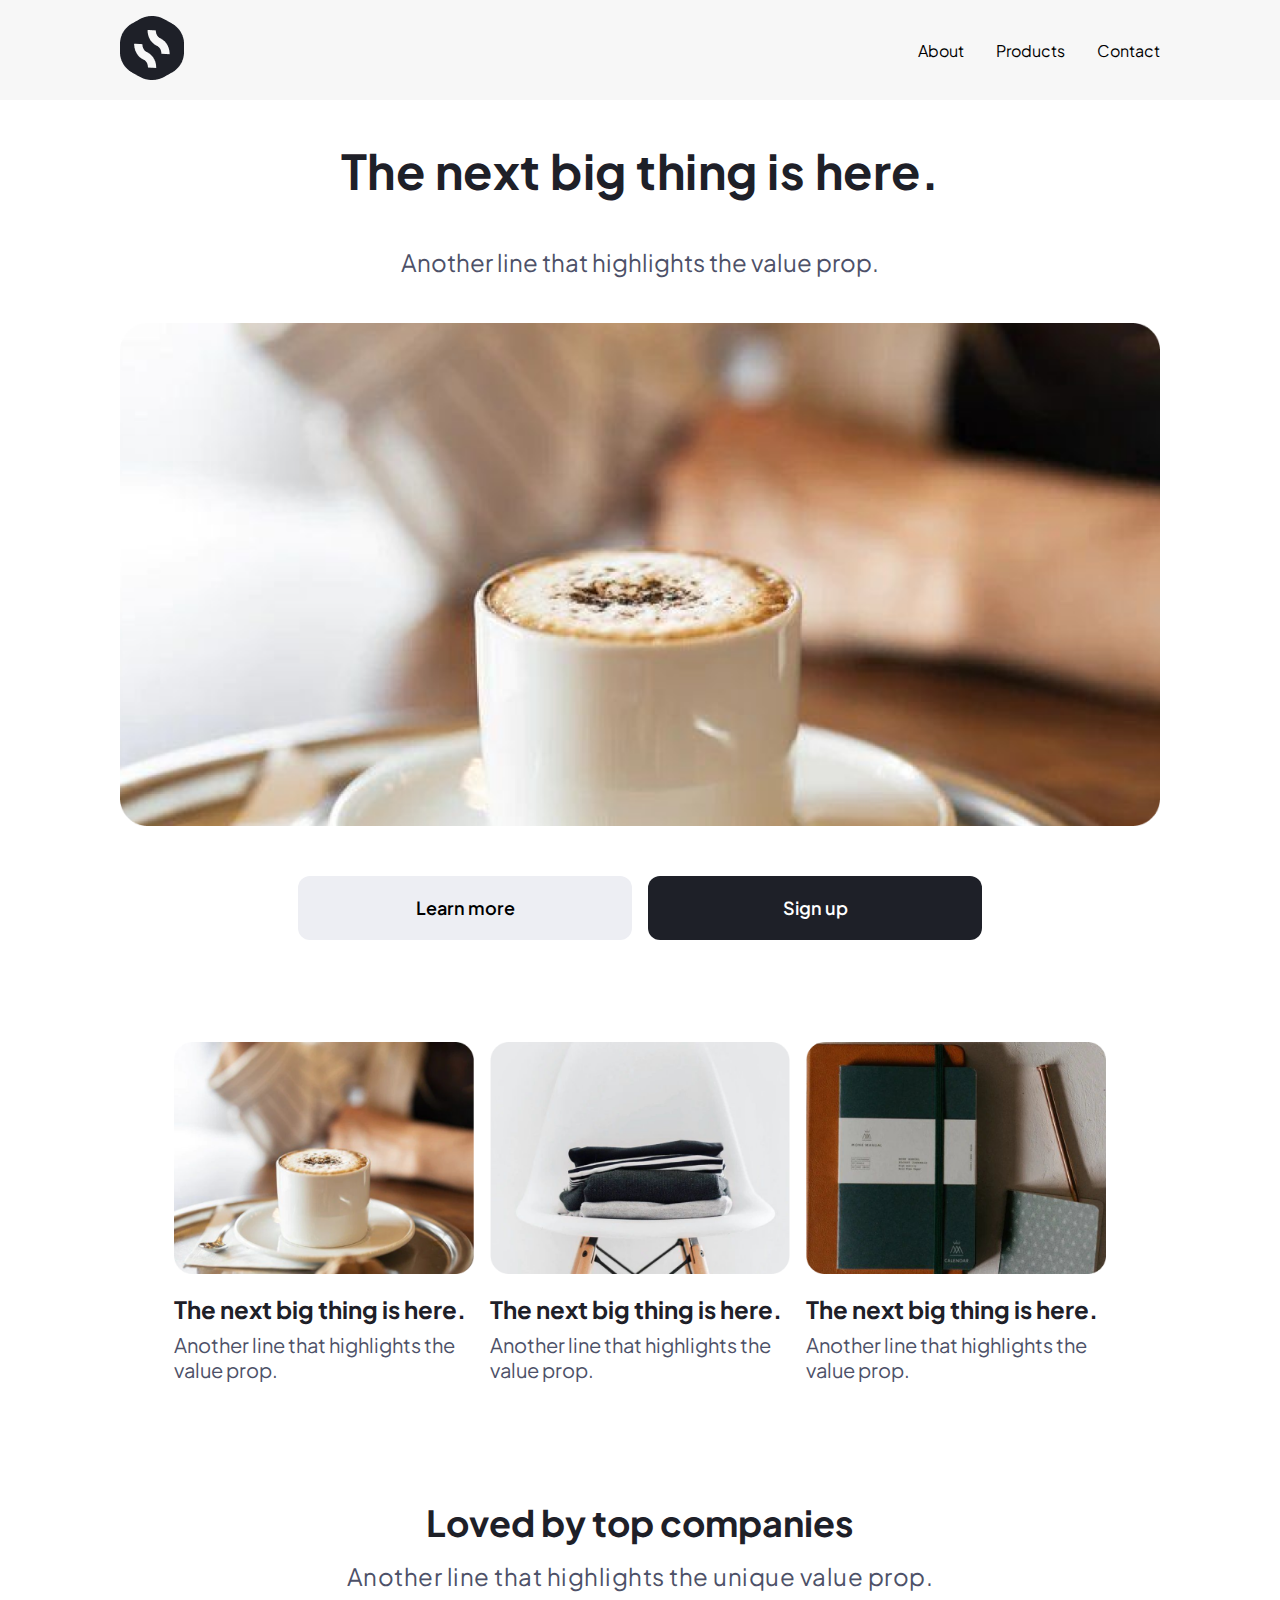
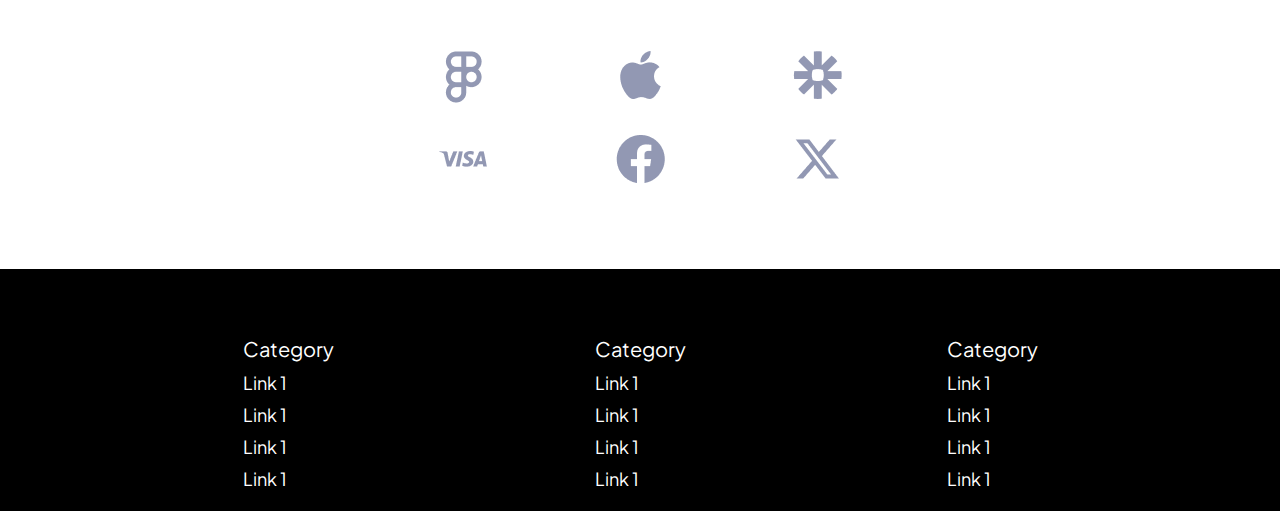
==== index.html @ bfe8f935 "Arquivos movidos para o diretório pai" ====
<!DOCTYPE html>
<html lang="pt-br">
<head>
    <meta charset="UTF-8">
    <meta name="viewport" content="width=device-width, initial-scale=1.0">
    <title>Document</title>
    <link rel="preconnect" href="https://fonts.googleapis.com">
    <link rel="preconnect" href="https://fonts.gstatic.com" crossorigin>
    <link href="https://fonts.googleapis.com/css2?family=Plus+Jakarta+Sans:ital,wght@0,200..800;1,200..800&display=swap" rel="stylesheet">
    <link rel="stylesheet" href="https://fonts.googleapis.com/css2?family=Material+Symbols+Outlined:opsz,wght,FILL,GRAD@24,400,0,0&icon_names=menu" />
    <link rel="stylesheet" href="style.css">
</head>
<body>
    <div class="container">
        <header class="header">
            <a href="#">
                <img class="logo" src="imagens/logo.png" alt="Logotipo do site">
            </a>
            <div class="menu-icon-container">
                <span class="material-symbols-outlined">menu</span>
            </div>
            <nav class="menu">
                <ul>
                    <li>
                        <a href="#">About</a>
                    </li>
                    <li>
                        <a href="#">Products</a>
                    </li>
                    <li>
                        <a href="#">Contact</a>
                    </li>
                </ul>
            </nav>
        </header>
        <section class="opening-section">
            <h1>The next big thing is here.</h1>
            <p>Another line that highlights the value prop.</p>
            <div class="opening-section-img-container">
                <img src="imagens/abertura.png" alt="Uma xícara de café sobre um pires">
            </div>
            <div class="opening-section-buttons">
                <button type="button">Learn more</button>
                <button type="button">Sign up</button>
            </div>
        </section>
        <section class="products-section">
            <div class="products-section-card">
                <div>
                    <img src="imagens/chicara.png" alt="Uma chicara de café">
                </div>
                <h2>The next big thing is here.</h2>
                <p>Another line that highlights the value prop.</p>
            </div>
            <div class="products-section-card">
                <div>
                    <img src="imagens/roupa.png" alt="Roupas dobradas sobre uma cadeira branca">
                </div>
                <h2>The next big thing is here.</h2>
                <p>Another line that highlights the value prop.</p>
            </div>
            <div class="products-section-card">
                <div>
                    <img src="imagens/caderno.png" alt="Um caderno">
                </div>
                <h2>The next big thing is here.</h2>
                <p>Another line that highlights the value prop.</p>
            </div>
        </section>
        <section class="companies-section">
            <h2>Loved by top companies</h2>
            <p>Another line that highlights the unique value prop.</p>
            <div class="companies-section-icons">
                <img src="imagens/$icon-filled-figma.png" alt="Logo do Figma">
                <img src="imagens/$icon-filled-apple.png" alt="Logo da Apple">
                <img src="imagens/$icon-filled-zapier.png" alt="Logo da Zapier">
                <img src="imagens/$icon-filled-visa.png" alt="Logo da Visa">
                <img src="imagens/$icon-filled-facebook-.png" alt="Logo do Facebook">
                <img src="imagens/$icon-filled-x.png" alt="Logo do X">
            </div>
        </section>
        <footer class="footer">
            <div>
                <span>Category</span>
                    <ul>
                        <li><a href="#">Link 1</a></li>
                        <li><a href="#">Link 1</a></li>
                        <li><a href="#">Link 1</a></li>
                        <li><a href="#">Link 1</a></li>
                    </ul>
            </div>
            <div>
                <span>Category</span>
                    <ul>
                        <li><a href="#">Link 1</a></li>
                        <li><a href="#">Link 1</a></li>
                        <li><a href="#">Link 1</a></li>
                        <li><a href="#">Link 1</a></li>
                    </ul>
            </div>
            <div>
                <span>Category</span>
                    <ul>
                        <li><a href="#">Link 1</a></li>
                        <li><a href="#">Link 1</a></li>
                        <li><a href="#">Link 1</a></li>
                        <li><a href="#">Link 1</a></li>
                    </ul>
            </div>
        </footer>
    </div>
    <script src="script.js"></script>
</body>
</html>
---- style.css ----
* {
    margin: 0;
    padding: 0;
    box-sizing: border-box;
}

:root {
    --GRID-ITEN-LATERAL-PADDING: 120px;
    --GRID-ITEN-PADDING-MOBILE: 1rem;
    --TITLE-COLOR: #1e2028;
    --DESCRIPTION-COLOR: #4d5168;
}

body {
    font-family: "Plus Jakarta Sans", serif;
}

.container {
    display: grid;
    row-gap: calc(40px - var(--GRID-ITEN-PADDING-MOBILE));
}

.header {
    background-color: #f7f7f7;
    padding: var(--GRID-ITEN-PADDING-MOBILE);
    display: flex;
    justify-content: space-between;
    align-items: center;
    position: relative;
}

.logo {
    height: 64px;
    width: auto;
}

.menu {
    display: none;
    position: absolute;
    right: 0;
    top: 0;
    width: 50vw;
    height: 100vh;
    background-color: inherit;
}

.menu-display-visible {
    display: block;
}

.menu > ul {
    list-style-type: none;
    margin-top: 5rem;
    margin-left: 2rem;
}

.menu > ul > li {
    margin-bottom: 2rem;
}

.menu-icon-container {
    height: 64px;
    width: auto;
    z-index: 2;
}

.material-symbols-outlined {
    border-radius: 50%;
    padding: 1rem;
    background-color: #edeef3;
    cursor: pointer;
    font-variation-settings:
        'FILL' 0,
        'wght' 400,
        'GRAD' 0,
        'opsz' 24
}

.opening-section {
    display: flex;
    flex-direction: column;
    padding: var(--GRID-ITEN-PADDING-MOBILE);
}

.opening-section > h1 {
    font-size: 48px;
    font-weight: bold;
    letter-spacing: 0.5px;
    color: var(--TITLE-COLOR);
    text-align: center;
}

.opening-section > p {
    font-size: 24px;
    font-weight: 400;
    color: var(--DESCRIPTION-COLOR);
    text-align: center;
    margin-top: 46px;
    margin-bottom: 46px;
}

.opening-section-img-container img {
    width: 100%;
}

.opening-section-buttons { 
    display: flex;
    flex-flow: column wrap;
    gap: 1rem;
    margin-top: 46px;
    margin-bottom: 46px;
    align-items: center;
}

.opening-section-buttons > button {
    font-family: inherit;
    font-size: 18px;
    font-weight: 600;
    height: 64px;
    width: 334px;
    border: none;
    border-radius: 12px;
}

.opening-section-buttons > button:first-of-type {
    color: black;
    background-color: #edeef3;
}

.opening-section-buttons > button:first-of-type:hover {
    color: white;
    background-color: #1e2028;
}

.opening-section-buttons button:last-of-type {
    color: white;
    background-color: #1e2028;
}

.opening-section-buttons button:last-of-type:hover {
    color: #1e2028;
    background-color: #edeef3;
}

.products-section {
    display: flex;
    flex-flow: column wrap;
    align-items: center;
    row-gap: 2rem;
    padding: var(--GRID-ITEN-PADDING-MOBILE);
    margin-bottom: 46px;
}

.products-section-card {
    width: 300px;
}

.products-section-card img {
    width: 300px;
}

.products-section-card > h2 {
    font-size: 24px;
    color: var(--TITLE-COLOR);
    margin-top: 1rem;
    margin-bottom: 0.5rem;
}

.products-section-card > p {
    font-size: 20px;
    color: var(--DESCRIPTION-COLOR);
}

.companies-section {
    display: flex;
    flex-flow: column wrap;
    align-items: center;
    padding: var(--GRID-ITEN-PADDING-MOBILE);
    margin-bottom: 46px;
    text-align: center;
}

.companies-section > h2 {
    font-size: 36px;
    color: var(--TITLE-COLOR);
    margin-top: 1rem;
    margin-bottom: 1rem;
}

.companies-section > p {
    font-size: 24px;
    color: var(--DESCRIPTION-COLOR);
    letter-spacing: 0.5px;
}

.companies-section-icons {
    margin-top: 60px;
    display: grid;
    grid-template-columns: 1fr 1fr;
    grid-template-rows: 1fr 1fr 1fr;
    row-gap: 2rem;
    column-gap: 4rem;
}

.footer {
    display: flex;
    flex-direction: column;
    background-color: #000;
    color: white;
    gap: 1rem;
    padding: var(--GRID-ITEN-PADDING-MOBILE);
    line-height: 2rem;
}

.footer > div > span {
    font-size: 20px;
}

.footer > div > ul > li {
    list-style-type: none;
    font-size: 18px;
}

a:any-link {
    color: inherit;
    text-decoration: none;
}

@media screen and (min-width: 600px){
    .header, .opening-section, .products-section, .footer{
        padding-inline: var(--GRID-ITEN-LATERAL-PADDING);
    }

    .menu-icon-container {
        display: none;
    }

    .menu {
        display: block;
        position: static;
        height: auto;
        width: auto;
    }

    .menu > ul {
        display: flex;
        margin: 0;
        gap: 2rem;
    }

    .menu > ul > li{
        margin: 0;
    }

    .opening-section-buttons, .products-section {
        flex-direction: row;
        justify-content: center;
    }

    .products-section {
        gap: 1rem;
    }

    .companies-section-icons {
        grid-template-columns: repeat(3, 1fr);
        grid-template-rows: 1fr;
        column-gap: 8rem;
    }

    .footer {
        padding-top: 4rem;
        flex-direction: row;
        justify-content: space-around;
    }
}
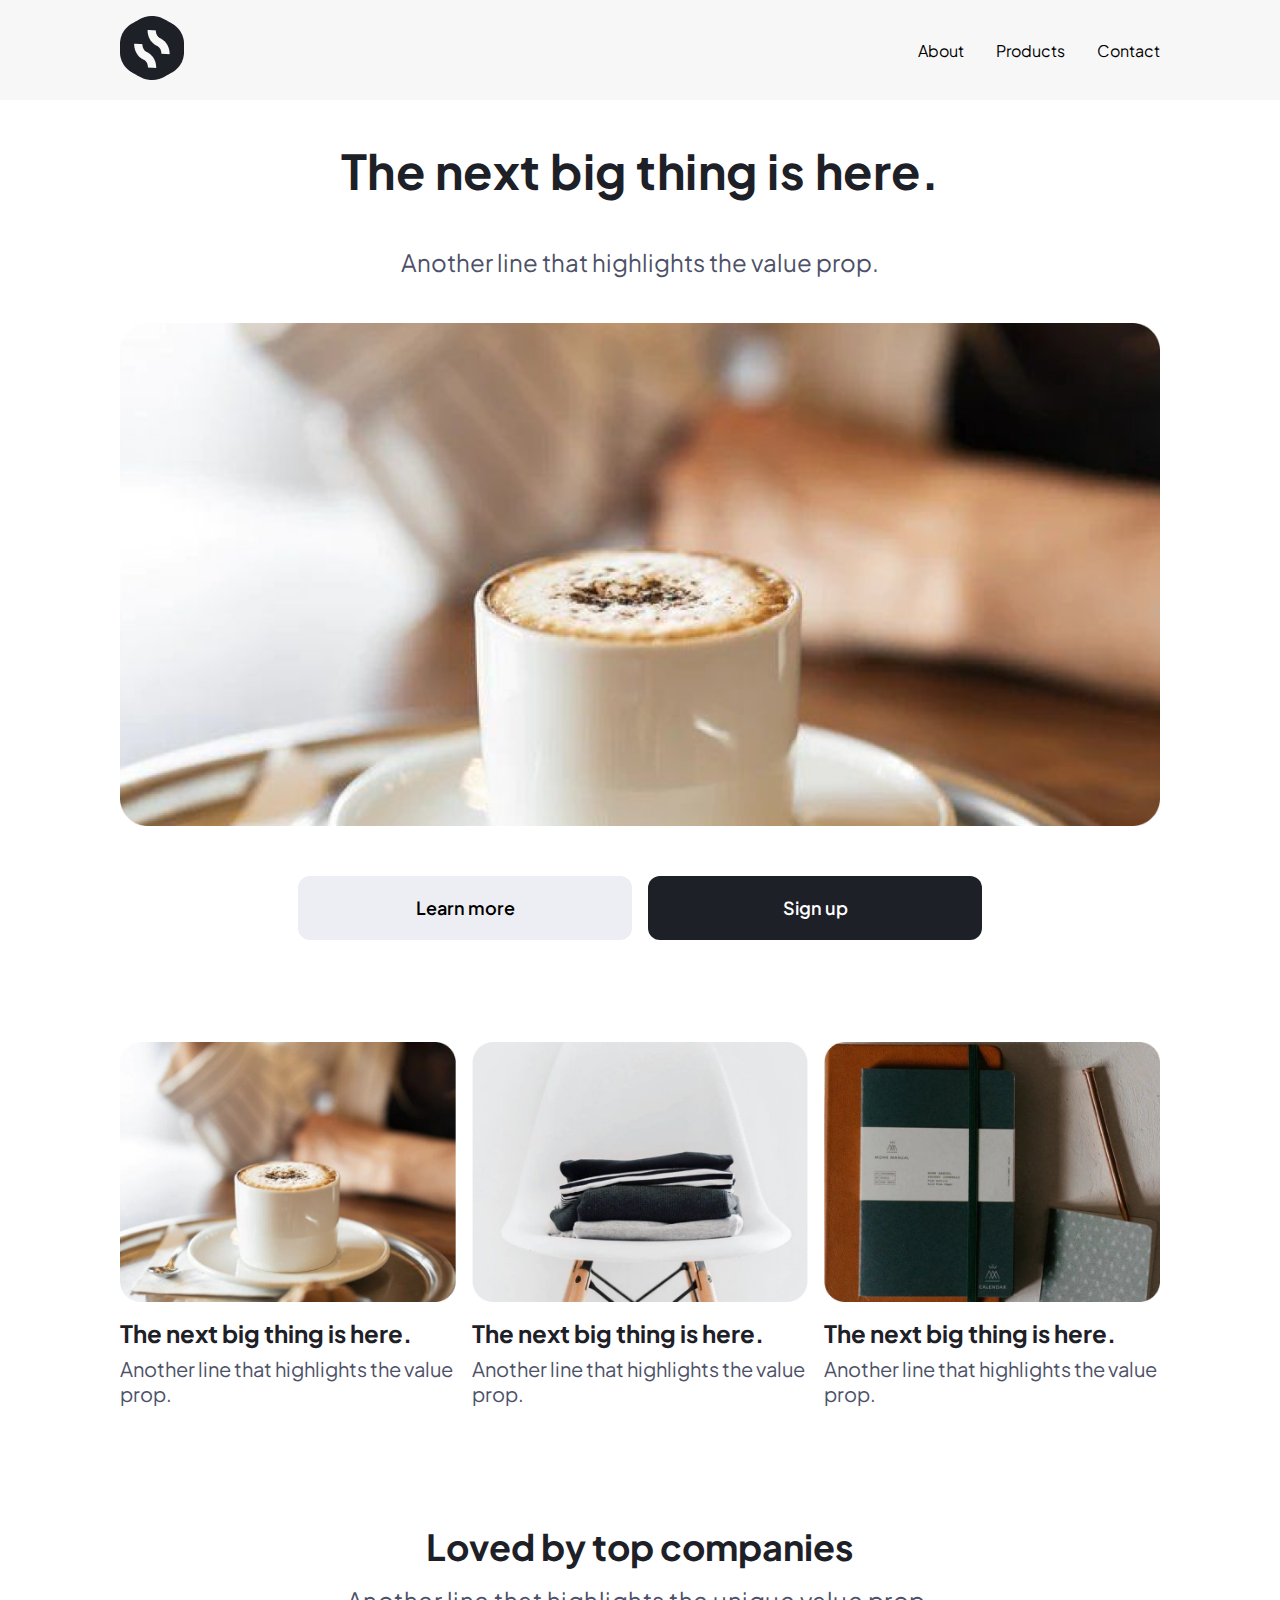
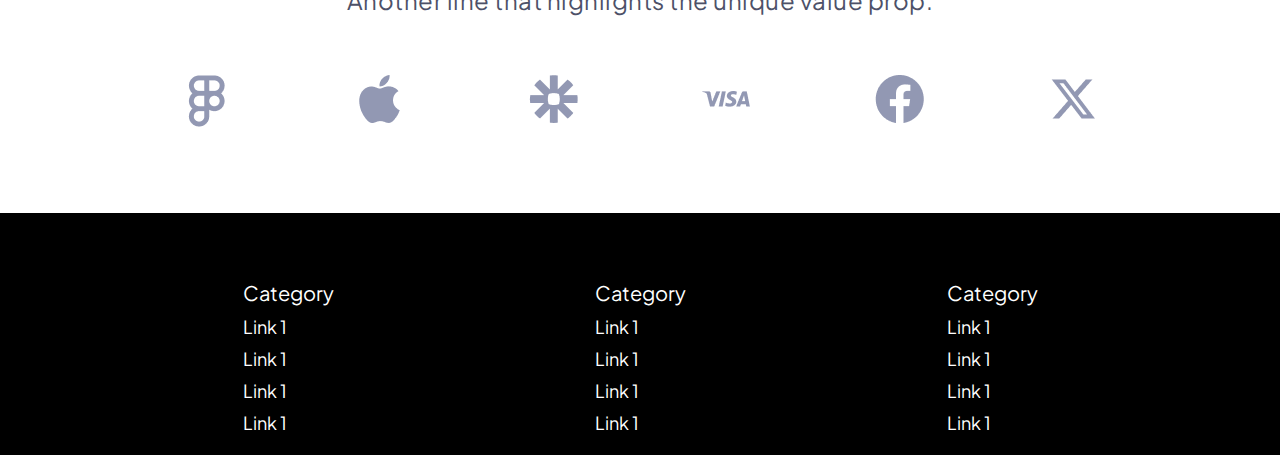
==== commit 41e853b9: "Ajustes na responsividade" ====
--- a/index.html
+++ b/index.html
@@ -33,7 +33,7 @@
                 </ul>
             </nav>
         </header>
-        <section class="opening-section">
+        <div class="opening-section">
             <h1>The next big thing is here.</h1>
             <p>Another line that highlights the value prop.</p>
             <div class="opening-section-img-container">
@@ -43,31 +43,25 @@
                 <button type="button">Learn more</button>
                 <button type="button">Sign up</button>
             </div>
-        </section>
-        <section class="products-section">
+        </div>
+        <div class="products-section">
             <div class="products-section-card">
-                <div>
-                    <img src="imagens/chicara.png" alt="Uma chicara de café">
-                </div>
-                <h2>The next big thing is here.</h2>
+                <img src="imagens/chicara.png" alt="Uma chicara de café">
+                <span>The next big thing is here.</span>
                 <p>Another line that highlights the value prop.</p>
             </div>
             <div class="products-section-card">
-                <div>
-                    <img src="imagens/roupa.png" alt="Roupas dobradas sobre uma cadeira branca">
-                </div>
-                <h2>The next big thing is here.</h2>
+                <img src="imagens/roupa.png" alt="Roupas dobradas sobre uma cadeira branca">
+                <span>The next big thing is here.</span>
                 <p>Another line that highlights the value prop.</p>
             </div>
             <div class="products-section-card">
-                <div>
-                    <img src="imagens/caderno.png" alt="Um caderno">
-                </div>
-                <h2>The next big thing is here.</h2>
+                <img src="imagens/caderno.png" alt="Um caderno">
+                <span>The next big thing is here.</span>
                 <p>Another line that highlights the value prop.</p>
             </div>
-        </section>
-        <section class="companies-section">
+        </div>
+        <div class="companies-section">
             <h2>Loved by top companies</h2>
             <p>Another line that highlights the unique value prop.</p>
             <div class="companies-section-icons">
@@ -78,7 +72,7 @@
                 <img src="imagens/$icon-filled-facebook-.png" alt="Logo do Facebook">
                 <img src="imagens/$icon-filled-x.png" alt="Logo do X">
             </div>
-        </section>
+        </div>
         <footer class="footer">
             <div>
                 <span>Category</span>
--- a/style.css
+++ b/style.css
@@ -120,6 +120,7 @@
     width: 334px;
     border: none;
     border-radius: 12px;
+    cursor: pointer;
 }
 
 .opening-section-buttons > button:first-of-type {
@@ -152,16 +153,21 @@
 }
 
 .products-section-card {
-    width: 300px;
+    min-width: 300px;
 }
 
 .products-section-card img {
-    width: 300px;
-}
-
-.products-section-card > h2 {
+    display: block;
+    min-width: 300px;
+    max-width: 100%; 
+    height: auto;
+}
+
+.products-section-card > span {
     font-size: 24px;
+    font-weight: bold;
     color: var(--TITLE-COLOR);
+    display: block;
     margin-top: 1rem;
     margin-bottom: 0.5rem;
 }
@@ -199,7 +205,8 @@
     grid-template-columns: 1fr 1fr;
     grid-template-rows: 1fr 1fr 1fr;
     row-gap: 2rem;
-    column-gap: 4rem;
+    width: 100%;
+    justify-items: center;
 }
 
 .footer {
@@ -227,7 +234,7 @@
 }
 
 @media screen and (min-width: 600px){
-    .header, .opening-section, .products-section, .footer{
+    .header, .opening-section, .products-section, .companies-section, .footer{
         padding-inline: var(--GRID-ITEN-LATERAL-PADDING);
     }
 
@@ -261,10 +268,13 @@
         gap: 1rem;
     }
 
+    .products-section-card {
+        width: calc(100% / 3 - 2rem / 3);
+    }
+
     .companies-section-icons {
         grid-template-columns: repeat(3, 1fr);
         grid-template-rows: 1fr;
-        column-gap: 8rem;
     }
 
     .footer {
@@ -273,3 +283,9 @@
         justify-content: space-around;
     }
 }
+
+@media screen and (min-width: 900px){
+    .companies-section-icons {
+        grid-template-columns: repeat(6, 1fr);
+    }
+}